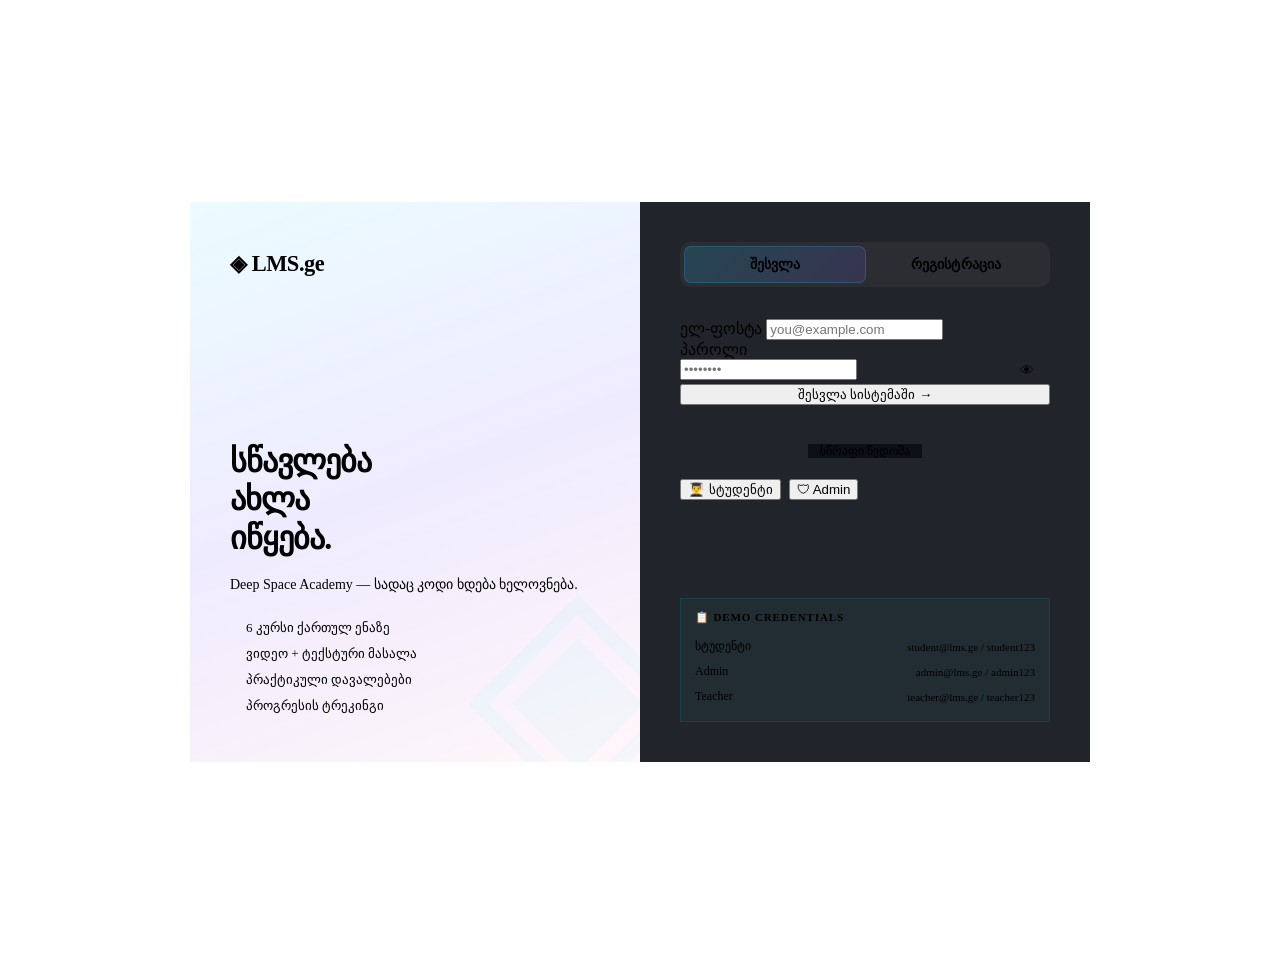
==== Auth.html @ 89d08b6a "Create Auth.html" ====
<!DOCTYPE html>
<html lang="ka">
<head>
  <meta charset="UTF-8">
  <meta name="viewport" content="width=device-width, initial-scale=1.0">
  <title>LMS.ge — შესვლა</title>
  <link rel="stylesheet" href="css/style.css">
  <style>
    body { display:flex; align-items:center; justify-content:center; min-height:100vh; padding:1.5rem; }

    .auth-layout {
      display: grid;
      grid-template-columns: 1fr 1fr;
      gap: 0;
      width: 100%;
      max-width: 900px;
      min-height: 560px;
      border: 1px solid var(--border);
      border-radius: var(--radius-xl);
      overflow: hidden;
      backdrop-filter: blur(20px);
      box-shadow: 0 40px 100px rgba(0,0,0,0.6), var(--glow-violet);
      animation: fadeUp 0.5s both;
    }

    /* LEFT PANEL */
    .auth-left {
      background: linear-gradient(160deg, rgba(0,212,255,0.08) 0%, rgba(124,92,252,0.12) 50%, rgba(255,107,157,0.06) 100%);
      border-right: 1px solid var(--border);
      padding: 3rem 2.5rem;
      display: flex;
      flex-direction: column;
      justify-content: space-between;
      position: relative;
      overflow: hidden;
    }
    .auth-left::before {
      content: '◈';
      position: absolute;
      font-size: 18rem;
      color: rgba(0,212,255,0.04);
      right: -3rem;
      bottom: -4rem;
      line-height: 1;
      pointer-events: none;
    }
    .auth-left-logo {
      font-size: 1.4rem;
      font-weight: 900;
      letter-spacing: -0.02em;
    }
    .auth-left-tagline {
      font-size: 2rem;
      font-weight: 800;
      line-height: 1.2;
      letter-spacing: -0.03em;
      margin-bottom: 1rem;
    }
    .auth-left-sub { font-size: 14px; color: var(--muted); font-weight: 300; line-height: 1.65; }
    .auth-features { display: flex; flex-direction: column; gap: 10px; margin-top: 1.5rem; }
    .auth-feature {
      display: flex;
      align-items: center;
      gap: 10px;
      font-size: 13px;
      color: var(--text2);
    }
    .auth-feature-dot {
      width: 6px; height: 6px;
      border-radius: 50%;
      background: var(--cyan);
      box-shadow: 0 0 6px var(--cyan);
      flex-shrink: 0;
    }

    /* RIGHT PANEL */
    .auth-right {
      background: rgba(11,13,20,0.9);
      padding: 2.5rem;
      display: flex;
      flex-direction: column;
    }

    .auth-tabs {
      display: flex;
      background: rgba(255,255,255,0.04);
      border: 1px solid var(--border);
      border-radius: 10px;
      padding: 4px;
      margin-bottom: 2rem;
    }
    .auth-tab {
      flex: 1;
      padding: 9px;
      text-align: center;
      font-size: 13.5px;
      font-weight: 600;
      color: var(--muted);
      cursor: pointer;
      border-radius: 7px;
      transition: all 0.2s;
      border: none;
      background: none;
      font-family: var(--font-body);
      letter-spacing: 0.01em;
    }
    .auth-tab.active {
      background: linear-gradient(135deg, rgba(0,212,255,0.15), rgba(124,92,252,0.15));
      color: var(--text);
      border: 1px solid rgba(0,212,255,0.2);
    }

    .auth-form { display:none; flex:1; }
    .auth-form.active { display:flex; flex-direction:column; animation: fadeIn 0.2s ease; }

    .error-msg {
      background: rgba(255,85,114,0.08);
      border: 1px solid rgba(255,85,114,0.2);
      border-radius: var(--radius-sm);
      padding: 10px 14px;
      font-size: 13px;
      color: var(--red);
      margin-bottom: 1rem;
      display: none;
    }
    .error-msg.show { display: block; animation: fadeIn 0.2s; }

    .pwd-wrap { position:relative; }
    .pwd-toggle {
      position: absolute;
      right: 12px; top: 50%;
      transform: translateY(-50%);
      background: none;
      border: none;
      color: var(--muted);
      cursor: pointer;
      font-size: 14px;
      padding: 4px;
      transition: color 0.15s;
    }
    .pwd-toggle:hover { color: var(--text); }

    .auth-divider { position:relative; text-align:center; margin: 1.25rem 0; }
    .auth-divider::before { content:''; position:absolute; left:0;right:0;top:50%; height:1px; background:var(--border); }
    .auth-divider span { background:rgba(11,13,20,0.9); padding:0 12px; position:relative; font-size:12px; color:var(--muted); }

    .demo-box {
      background: rgba(0,212,255,0.04);
      border: 1px solid rgba(0,212,255,0.12);
      border-radius: var(--radius-sm);
      padding: 12px 14px;
      margin-top: auto;
    }
    .demo-box-title { font-size: 11px; font-weight: 700; color: var(--muted); text-transform: uppercase; letter-spacing: 0.08em; margin-bottom: 10px; }
    .demo-row {
      display: flex;
      justify-content: space-between;
      align-items: center;
      padding: 5px 0;
    }
    .demo-row + .demo-row { border-top: 1px solid var(--border); }
    .demo-label { font-size: 12px; color: var(--muted); }
    .demo-cred { font-size: 11px; font-family: var(--font-mono); color: var(--cyan); cursor: pointer; }
    .demo-cred:hover { text-decoration: underline; }

    @media (max-width:680px) {
      .auth-layout { grid-template-columns:1fr; }
      .auth-left { display:none; }
    }
  </style>
</head>
<body>
  <div class="auth-layout">
    <!-- LEFT -->
    <div class="auth-left">
      <div class="auth-left-logo">◈ LMS<span style="color:var(--cyan)">.ge</span></div>
      <div>
        <div class="auth-left-tagline grad-text">სწავლება<br>ახლა<br>იწყება.</div>
        <div class="auth-left-sub">Deep Space Academy — სადაც კოდი ხდება ხელოვნება.</div>
        <div class="auth-features">
          <div class="auth-feature"><div class="auth-feature-dot"></div>6 კურსი ქართულ ენაზე</div>
          <div class="auth-feature"><div class="auth-feature-dot"></div>ვიდეო + ტექსტური მასალა</div>
          <div class="auth-feature"><div class="auth-feature-dot"></div>პრაქტიკული დავალებები</div>
          <div class="auth-feature"><div class="auth-feature-dot"></div>პროგრესის ტრეკინგი</div>
        </div>
      </div>
    </div>

    <!-- RIGHT -->
    <div class="auth-right">
      <div class="auth-tabs">
        <button class="auth-tab active" onclick="switchTab('login')" id="tab-login">შესვლა</button>
        <button class="auth-tab" onclick="switchTab('register')" id="tab-register">რეგისტრაცია</button>
      </div>

      <!-- LOGIN -->
      <div class="auth-form active" id="form-login">
        <div class="error-msg" id="login-error"></div>
        <div class="form-group">
          <label class="form-label">ელ-ფოსტა</label>
          <input type="email" class="form-input" id="login-email" placeholder="you@example.com" autocomplete="email">
        </div>
        <div class="form-group">
          <label class="form-label">პაროლი</label>
          <div class="pwd-wrap">
            <input type="password" class="form-input" id="login-password" placeholder="••••••••" autocomplete="current-password">
            <button class="pwd-toggle" onclick="togglePwd('login-password',this)" tabindex="-1">👁</button>
          </div>
        </div>
        <button class="btn btn-primary w-full" style="margin:0.25rem 0 1rem" onclick="doLogin()">შესვლა სისტემაში →</button>
        <div class="auth-divider"><span>სწრაფი წვდომა</span></div>
        <div style="display:flex;gap:8px;margin-bottom:1rem">
          <button class="btn btn-ghost w-full btn-sm" onclick="quickLogin('student@lms.ge','student123')">👨‍🎓 სტუდენტი</button>
          <button class="btn btn-ghost w-full btn-sm" onclick="quickLogin('admin@lms.ge','admin123')">🛡 Admin</button>
        </div>
        <div class="demo-box">
          <div class="demo-box-title">📋 demo credentials</div>
          <div class="demo-row"><span class="demo-label">სტუდენტი</span><span class="demo-cred" onclick="fillLogin('student@lms.ge','student123')">student@lms.ge / student123</span></div>
          <div class="demo-row"><span class="demo-label">Admin</span><span class="demo-cred" onclick="fillLogin('admin@lms.ge','admin123')">admin@lms.ge / admin123</span></div>
          <div class="demo-row"><span class="demo-label">Teacher</span><span class="demo-cred" onclick="fillLogin('teacher@lms.ge','teacher123')">teacher@lms.ge / teacher123</span></div>
        </div>
      </div>

      <!-- REGISTER -->
      <div class="auth-form" id="form-register">
        <div class="error-msg" id="register-error"></div>
        <div class="form-group">
          <label class="form-label">სახელი</label>
          <input type="text" class="form-input" id="reg-username" placeholder="შეიყვანეთ სახელი">
        </div>
        <div class="form-group">
          <label class="form-label">ელ-ფოსტა</label>
          <input type="email" class="form-input" id="reg-email" placeholder="you@example.com">
        </div>
        <div class="form-group">
          <label class="form-label">პაროლი</label>
          <div class="pwd-wrap">
            <input type="password" class="form-input" id="reg-pass" placeholder="მინ. 6 სიმბოლო">
            <button class="pwd-toggle" onclick="togglePwd('reg-pass',this)" tabindex="-1">👁</button>
          </div>
        </div>
        <div class="form-group">
          <label class="form-label">პაროლის დადასტურება</label>
          <input type="password" class="form-input" id="reg-pass2" placeholder="გაიმეორეთ">
        </div>
        <button class="btn btn-primary w-full" style="margin-top:0.25rem" onclick="doRegister()">ანგარიშის შექმნა →</button>
      </div>
    </div>
  </div>

  <script src="js/app.js"></script>
  <script>
    if (Auth.isLoggedIn()) window.location.href = 'dashboard.html';
    if (getParam('tab')==='register') switchTab('register');

    function switchTab(tab) {
      document.querySelectorAll('.auth-tab').forEach(t=>t.classList.remove('active'));
      document.querySelectorAll('.auth-form').forEach(f=>f.classList.remove('active'));
      document.getElementById('tab-'+tab).classList.add('active');
      document.getElementById('form-'+tab).classList.add('active');
      clearErr();
    }
    function clearErr() { document.querySelectorAll('.error-msg').forEach(e=>{e.classList.remove('show');e.textContent='';}); }
    function showErr(id, msg) { const e=document.getElementById(id); e.textContent=msg; e.classList.add('show'); }
    function togglePwd(id,btn) { const i=document.getElementById(id); i.type=i.type==='password'?'text':'password'; btn.textContent=i.type==='password'?'👁':'🙈'; }
    function fillLogin(e,p) { switchTab('login'); document.getElementById('login-email').value=e; document.getElementById('login-password').value=p; }
    function quickLogin(e,p) { fillLogin(e,p); setTimeout(doLogin,80); }

    function doLogin() {
      clearErr();
      const email=document.getElementById('login-email').value.trim();
      const pass=document.getElementById('login-password').value;
      if(!email||!pass) return showErr('login-error','ყველა ველი სავალდებულოა');
      const r=Auth.login(email,pass);
      if(!r.ok) return showErr('login-error',r.error);
      toast('კეთილი იყოს, '+r.user.username+'! 🚀','success');
      setTimeout(()=>window.location.href=r.user.role==='admin'?'admin.html':'dashboard.html', 700);
    }

    function doRegister() {
      clearErr();
      const u=document.getElementById('reg-username').value.trim();
      const e=document.getElementById('reg-email').value.trim();
      const p=document.getElementById('reg-pass').value;
      const p2=document.getElementById('reg-pass2').value;
      if(!u||!e||!p) return showErr('register-error','ყველა ველი სავალდებულოა');
      if(p.length<6) return showErr('register-error','პაროლი მინ. 6 სიმბოლო');
      if(p!==p2) return showErr('register-error','პაროლები არ ემთხვევა');
      const r=Auth.register(u,e,p);
      if(!r.ok) return showErr('register-error',r.error);
      toast('რეგისტრაცია წარმატებული! 🎉','success');
      setTimeout(()=>window.location.href='dashboard.html', 700);
    }

    document.addEventListener('keydown',e=>{
      if(e.key!=='Enter') return;
      document.getElementById('form-login').classList.contains('active')?doLogin():doRegister();
    });
  </script>
</body>
</html>
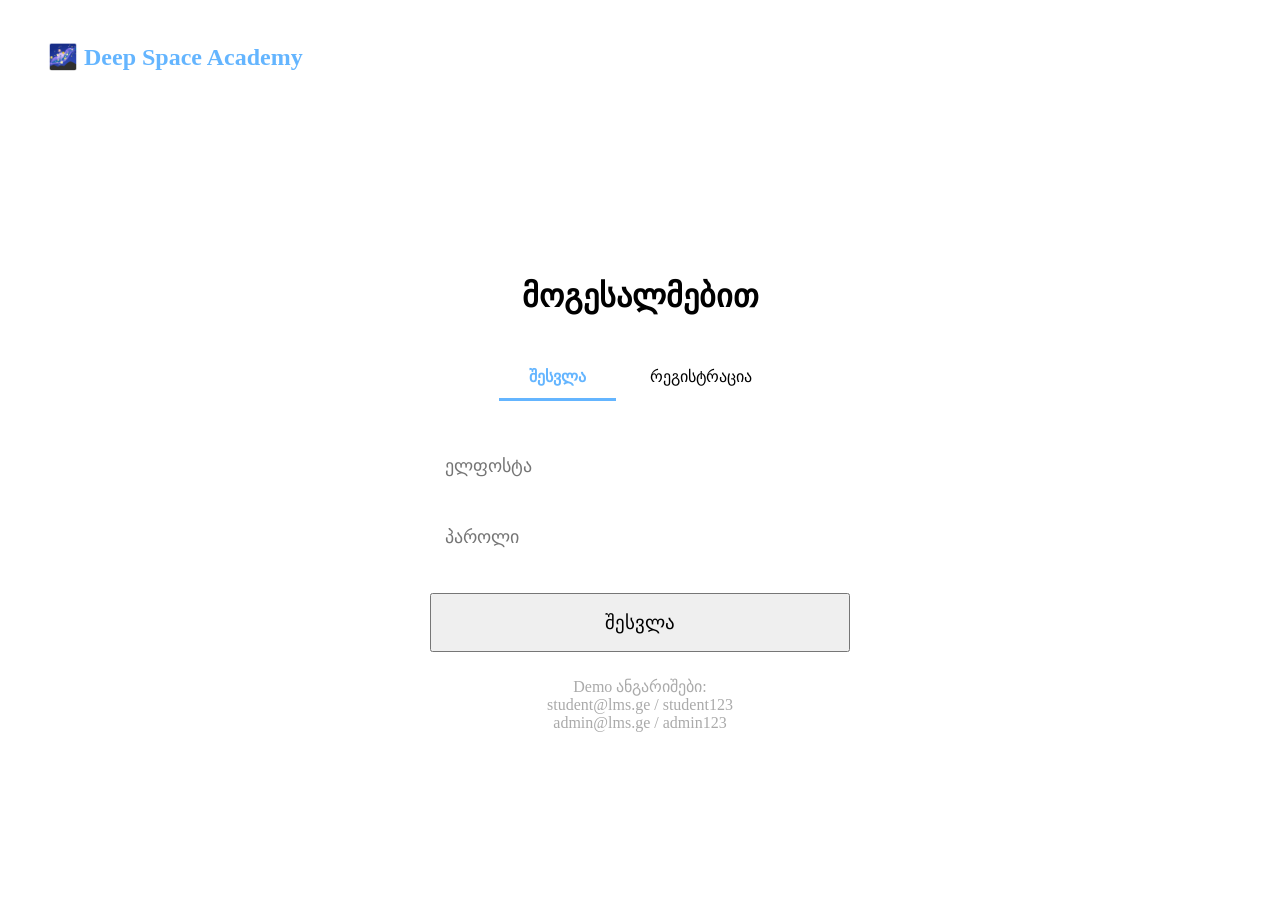
==== commit 225279d9: "Update Auth.html" ====
--- a/Auth.html
+++ b/Auth.html
@@ -3,299 +3,85 @@
 <head>
   <meta charset="UTF-8">
   <meta name="viewport" content="width=device-width, initial-scale=1.0">
-  <title>LMS.ge — შესვლა</title>
+  <title>შესვლა - Deep Space Academy</title>
   <link rel="stylesheet" href="css/style.css">
   <style>
-    body { display:flex; align-items:center; justify-content:center; min-height:100vh; padding:1.5rem; }
-
-    .auth-layout {
-      display: grid;
-      grid-template-columns: 1fr 1fr;
-      gap: 0;
-      width: 100%;
-      max-width: 900px;
-      min-height: 560px;
-      border: 1px solid var(--border);
-      border-radius: var(--radius-xl);
-      overflow: hidden;
-      backdrop-filter: blur(20px);
-      box-shadow: 0 40px 100px rgba(0,0,0,0.6), var(--glow-violet);
-      animation: fadeUp 0.5s both;
+    .auth-container {
+      max-width: 420px;
+      margin: 100px auto;
+      padding: 50px 40px;
     }
-
-    /* LEFT PANEL */
-    .auth-left {
-      background: linear-gradient(160deg, rgba(0,212,255,0.08) 0%, rgba(124,92,252,0.12) 50%, rgba(255,107,157,0.06) 100%);
-      border-right: 1px solid var(--border);
-      padding: 3rem 2.5rem;
-      display: flex;
-      flex-direction: column;
-      justify-content: space-between;
-      position: relative;
-      overflow: hidden;
+    .tab {
+      display: inline-block;
+      padding: 12px 30px;
+      cursor: pointer;
+      border-bottom: 3px solid transparent;
     }
-    .auth-left::before {
-      content: '◈';
-      position: absolute;
-      font-size: 18rem;
-      color: rgba(0,212,255,0.04);
-      right: -3rem;
-      bottom: -4rem;
-      line-height: 1;
-      pointer-events: none;
-    }
-    .auth-left-logo {
-      font-size: 1.4rem;
-      font-weight: 900;
-      letter-spacing: -0.02em;
-    }
-    .auth-left-tagline {
-      font-size: 2rem;
-      font-weight: 800;
-      line-height: 1.2;
-      letter-spacing: -0.03em;
-      margin-bottom: 1rem;
-    }
-    .auth-left-sub { font-size: 14px; color: var(--muted); font-weight: 300; line-height: 1.65; }
-    .auth-features { display: flex; flex-direction: column; gap: 10px; margin-top: 1.5rem; }
-    .auth-feature {
-      display: flex;
-      align-items: center;
-      gap: 10px;
-      font-size: 13px;
-      color: var(--text2);
-    }
-    .auth-feature-dot {
-      width: 6px; height: 6px;
-      border-radius: 50%;
-      background: var(--cyan);
-      box-shadow: 0 0 6px var(--cyan);
-      flex-shrink: 0;
-    }
-
-    /* RIGHT PANEL */
-    .auth-right {
-      background: rgba(11,13,20,0.9);
-      padding: 2.5rem;
-      display: flex;
-      flex-direction: column;
-    }
-
-    .auth-tabs {
-      display: flex;
-      background: rgba(255,255,255,0.04);
-      border: 1px solid var(--border);
-      border-radius: 10px;
-      padding: 4px;
-      margin-bottom: 2rem;
-    }
-    .auth-tab {
-      flex: 1;
-      padding: 9px;
-      text-align: center;
-      font-size: 13.5px;
-      font-weight: 600;
-      color: var(--muted);
-      cursor: pointer;
-      border-radius: 7px;
-      transition: all 0.2s;
-      border: none;
-      background: none;
-      font-family: var(--font-body);
-      letter-spacing: 0.01em;
-    }
-    .auth-tab.active {
-      background: linear-gradient(135deg, rgba(0,212,255,0.15), rgba(124,92,252,0.15));
-      color: var(--text);
-      border: 1px solid rgba(0,212,255,0.2);
-    }
-
-    .auth-form { display:none; flex:1; }
-    .auth-form.active { display:flex; flex-direction:column; animation: fadeIn 0.2s ease; }
-
-    .error-msg {
-      background: rgba(255,85,114,0.08);
-      border: 1px solid rgba(255,85,114,0.2);
-      border-radius: var(--radius-sm);
-      padding: 10px 14px;
-      font-size: 13px;
-      color: var(--red);
-      margin-bottom: 1rem;
-      display: none;
-    }
-    .error-msg.show { display: block; animation: fadeIn 0.2s; }
-
-    .pwd-wrap { position:relative; }
-    .pwd-toggle {
-      position: absolute;
-      right: 12px; top: 50%;
-      transform: translateY(-50%);
-      background: none;
-      border: none;
-      color: var(--muted);
-      cursor: pointer;
-      font-size: 14px;
-      padding: 4px;
-      transition: color 0.15s;
-    }
-    .pwd-toggle:hover { color: var(--text); }
-
-    .auth-divider { position:relative; text-align:center; margin: 1.25rem 0; }
-    .auth-divider::before { content:''; position:absolute; left:0;right:0;top:50%; height:1px; background:var(--border); }
-    .auth-divider span { background:rgba(11,13,20,0.9); padding:0 12px; position:relative; font-size:12px; color:var(--muted); }
-
-    .demo-box {
-      background: rgba(0,212,255,0.04);
-      border: 1px solid rgba(0,212,255,0.12);
-      border-radius: var(--radius-sm);
-      padding: 12px 14px;
-      margin-top: auto;
-    }
-    .demo-box-title { font-size: 11px; font-weight: 700; color: var(--muted); text-transform: uppercase; letter-spacing: 0.08em; margin-bottom: 10px; }
-    .demo-row {
-      display: flex;
-      justify-content: space-between;
-      align-items: center;
-      padding: 5px 0;
-    }
-    .demo-row + .demo-row { border-top: 1px solid var(--border); }
-    .demo-label { font-size: 12px; color: var(--muted); }
-    .demo-cred { font-size: 11px; font-family: var(--font-mono); color: var(--cyan); cursor: pointer; }
-    .demo-cred:hover { text-decoration: underline; }
-
-    @media (max-width:680px) {
-      .auth-layout { grid-template-columns:1fr; }
-      .auth-left { display:none; }
+    .tab.active {
+      border-bottom: 3px solid #64b5ff;
+      color: #64b5ff;
+      font-weight: bold;
     }
   </style>
 </head>
 <body>
-  <div class="auth-layout">
-    <!-- LEFT -->
-    <div class="auth-left">
-      <div class="auth-left-logo">◈ LMS<span style="color:var(--cyan)">.ge</span></div>
-      <div>
-        <div class="auth-left-tagline grad-text">სწავლება<br>ახლა<br>იწყება.</div>
-        <div class="auth-left-sub">Deep Space Academy — სადაც კოდი ხდება ხელოვნება.</div>
-        <div class="auth-features">
-          <div class="auth-feature"><div class="auth-feature-dot"></div>6 კურსი ქართულ ენაზე</div>
-          <div class="auth-feature"><div class="auth-feature-dot"></div>ვიდეო + ტექსტური მასალა</div>
-          <div class="auth-feature"><div class="auth-feature-dot"></div>პრაქტიკული დავალებები</div>
-          <div class="auth-feature"><div class="auth-feature-dot"></div>პროგრესის ტრეკინგი</div>
-        </div>
-      </div>
+  <nav>
+    <div style="max-width: 1400px; margin: 0 auto; padding: 15px 40px; display: flex; justify-content: space-between; align-items: center;">
+      <h2 onclick="window.location.href='index.html'" style="cursor:pointer; color:#64b5ff;">🌌 Deep Space Academy</h2>
+    </div>
+  </nav>
+
+  <div class="auth-container glass">
+    <h1 style="text-align:center; margin-bottom:40px;">მოგესალმებით</h1>
+
+    <!-- ტაბები -->
+    <div style="text-align:center; margin-bottom:30px;">
+      <span onclick="switchTab(0)" id="loginTab" class="tab active">შესვლა</span>
+      <span onclick="switchTab(1)" id="registerTab" class="tab">რეგისტრაცია</span>
     </div>
 
-    <!-- RIGHT -->
-    <div class="auth-right">
-      <div class="auth-tabs">
-        <button class="auth-tab active" onclick="switchTab('login')" id="tab-login">შესვლა</button>
-        <button class="auth-tab" onclick="switchTab('register')" id="tab-register">რეგისტრაცია</button>
-      </div>
+    <!-- შესვლის ფორმა -->
+    <div id="loginForm">
+      <input type="email" id="loginEmail" placeholder="ელფოსტა" class="glass" style="width:100%; padding:15px; margin:10px 0; border:none; border-radius:12px; font-size:1.1rem;">
+      <input type="password" id="loginPassword" placeholder="პაროლი" class="glass" style="width:100%; padding:15px; margin:10px 0; border:none; border-radius:12px; font-size:1.1rem;">
+      <button onclick="handleLogin()" class="btn-neon" style="width:100%; padding:16px; margin-top:20px; font-size:1.2rem;">შესვლა</button>
+      
+      <p style="text-align:center; margin-top:25px; color:#aaa;">
+        Demo ანგარიშები:<br>
+        student@lms.ge / student123<br>
+        admin@lms.ge / admin123
+      </p>
+    </div>
 
-      <!-- LOGIN -->
-      <div class="auth-form active" id="form-login">
-        <div class="error-msg" id="login-error"></div>
-        <div class="form-group">
-          <label class="form-label">ელ-ფოსტა</label>
-          <input type="email" class="form-input" id="login-email" placeholder="you@example.com" autocomplete="email">
-        </div>
-        <div class="form-group">
-          <label class="form-label">პაროლი</label>
-          <div class="pwd-wrap">
-            <input type="password" class="form-input" id="login-password" placeholder="••••••••" autocomplete="current-password">
-            <button class="pwd-toggle" onclick="togglePwd('login-password',this)" tabindex="-1">👁</button>
-          </div>
-        </div>
-        <button class="btn btn-primary w-full" style="margin:0.25rem 0 1rem" onclick="doLogin()">შესვლა სისტემაში →</button>
-        <div class="auth-divider"><span>სწრაფი წვდომა</span></div>
-        <div style="display:flex;gap:8px;margin-bottom:1rem">
-          <button class="btn btn-ghost w-full btn-sm" onclick="quickLogin('student@lms.ge','student123')">👨‍🎓 სტუდენტი</button>
-          <button class="btn btn-ghost w-full btn-sm" onclick="quickLogin('admin@lms.ge','admin123')">🛡 Admin</button>
-        </div>
-        <div class="demo-box">
-          <div class="demo-box-title">📋 demo credentials</div>
-          <div class="demo-row"><span class="demo-label">სტუდენტი</span><span class="demo-cred" onclick="fillLogin('student@lms.ge','student123')">student@lms.ge / student123</span></div>
-          <div class="demo-row"><span class="demo-label">Admin</span><span class="demo-cred" onclick="fillLogin('admin@lms.ge','admin123')">admin@lms.ge / admin123</span></div>
-          <div class="demo-row"><span class="demo-label">Teacher</span><span class="demo-cred" onclick="fillLogin('teacher@lms.ge','teacher123')">teacher@lms.ge / teacher123</span></div>
-        </div>
-      </div>
-
-      <!-- REGISTER -->
-      <div class="auth-form" id="form-register">
-        <div class="error-msg" id="register-error"></div>
-        <div class="form-group">
-          <label class="form-label">სახელი</label>
-          <input type="text" class="form-input" id="reg-username" placeholder="შეიყვანეთ სახელი">
-        </div>
-        <div class="form-group">
-          <label class="form-label">ელ-ფოსტა</label>
-          <input type="email" class="form-input" id="reg-email" placeholder="you@example.com">
-        </div>
-        <div class="form-group">
-          <label class="form-label">პაროლი</label>
-          <div class="pwd-wrap">
-            <input type="password" class="form-input" id="reg-pass" placeholder="მინ. 6 სიმბოლო">
-            <button class="pwd-toggle" onclick="togglePwd('reg-pass',this)" tabindex="-1">👁</button>
-          </div>
-        </div>
-        <div class="form-group">
-          <label class="form-label">პაროლის დადასტურება</label>
-          <input type="password" class="form-input" id="reg-pass2" placeholder="გაიმეორეთ">
-        </div>
-        <button class="btn btn-primary w-full" style="margin-top:0.25rem" onclick="doRegister()">ანგარიშის შექმნა →</button>
-      </div>
+    <!-- რეგისტრაციის ფორმა (დემო) -->
+    <div id="registerForm" style="display:none;">
+      <input type="text" id="regUsername" placeholder="სრული სახელი" class="glass" style="width:100%; padding:15px; margin:10px 0; border:none; border-radius:12px;">
+      <input type="email" id="regEmail" placeholder="ელფოსტა" class="glass" style="width:100%; padding:15px; margin:10px 0; border:none; border-radius:12px;">
+      <input type="password" id="regPassword" placeholder="პაროლი" class="glass" style="width:100%; padding:15px; margin:10px 0; border:none; border-radius:12px;">
+      <button onclick="alert('რეგისტრაცია წარმატებით დასრულდა! (დემო რეჟიმი)')" class="btn-neon" style="width:100%; padding:16px; margin-top:20px; font-size:1.2rem;">რეგისტრაცია</button>
     </div>
   </div>
 
   <script src="js/app.js"></script>
   <script>
-    if (Auth.isLoggedIn()) window.location.href = 'dashboard.html';
-    if (getParam('tab')==='register') switchTab('register');
-
     function switchTab(tab) {
-      document.querySelectorAll('.auth-tab').forEach(t=>t.classList.remove('active'));
-      document.querySelectorAll('.auth-form').forEach(f=>f.classList.remove('active'));
-      document.getElementById('tab-'+tab).classList.add('active');
-      document.getElementById('form-'+tab).classList.add('active');
-      clearErr();
-    }
-    function clearErr() { document.querySelectorAll('.error-msg').forEach(e=>{e.classList.remove('show');e.textContent='';}); }
-    function showErr(id, msg) { const e=document.getElementById(id); e.textContent=msg; e.classList.add('show'); }
-    function togglePwd(id,btn) { const i=document.getElementById(id); i.type=i.type==='password'?'text':'password'; btn.textContent=i.type==='password'?'👁':'🙈'; }
-    function fillLogin(e,p) { switchTab('login'); document.getElementById('login-email').value=e; document.getElementById('login-password').value=p; }
-    function quickLogin(e,p) { fillLogin(e,p); setTimeout(doLogin,80); }
-
-    function doLogin() {
-      clearErr();
-      const email=document.getElementById('login-email').value.trim();
-      const pass=document.getElementById('login-password').value;
-      if(!email||!pass) return showErr('login-error','ყველა ველი სავალდებულოა');
-      const r=Auth.login(email,pass);
-      if(!r.ok) return showErr('login-error',r.error);
-      toast('კეთილი იყოს, '+r.user.username+'! 🚀','success');
-      setTimeout(()=>window.location.href=r.user.role==='admin'?'admin.html':'dashboard.html', 700);
+      document.getElementById('loginForm').style.display = tab === 0 ? 'block' : 'none';
+      document.getElementById('registerForm').style.display = tab === 1 ? 'block' : 'none';
+      
+      document.getElementById('loginTab').classList.toggle('active', tab === 0);
+      document.getElementById('registerTab').classList.toggle('active', tab === 1);
     }
 
-    function doRegister() {
-      clearErr();
-      const u=document.getElementById('reg-username').value.trim();
-      const e=document.getElementById('reg-email').value.trim();
-      const p=document.getElementById('reg-pass').value;
-      const p2=document.getElementById('reg-pass2').value;
-      if(!u||!e||!p) return showErr('register-error','ყველა ველი სავალდებულოა');
-      if(p.length<6) return showErr('register-error','პაროლი მინ. 6 სიმბოლო');
-      if(p!==p2) return showErr('register-error','პაროლები არ ემთხვევა');
-      const r=Auth.register(u,e,p);
-      if(!r.ok) return showErr('register-error',r.error);
-      toast('რეგისტრაცია წარმატებული! 🎉','success');
-      setTimeout(()=>window.location.href='dashboard.html', 700);
+    function handleLogin() {
+      const email = document.getElementById('loginEmail').value;
+      const password = document.getElementById('loginPassword').value;
+      login(email, password);
     }
 
-    document.addEventListener('keydown',e=>{
-      if(e.key!=='Enter') return;
-      document.getElementById('form-login').classList.contains('active')?doLogin():doRegister();
-    });
+    // გვერდის ჩატვირთვისას
+    window.onload = () => {
+      switchTab(0);
+    };
   </script>
 </body>
 </html>
